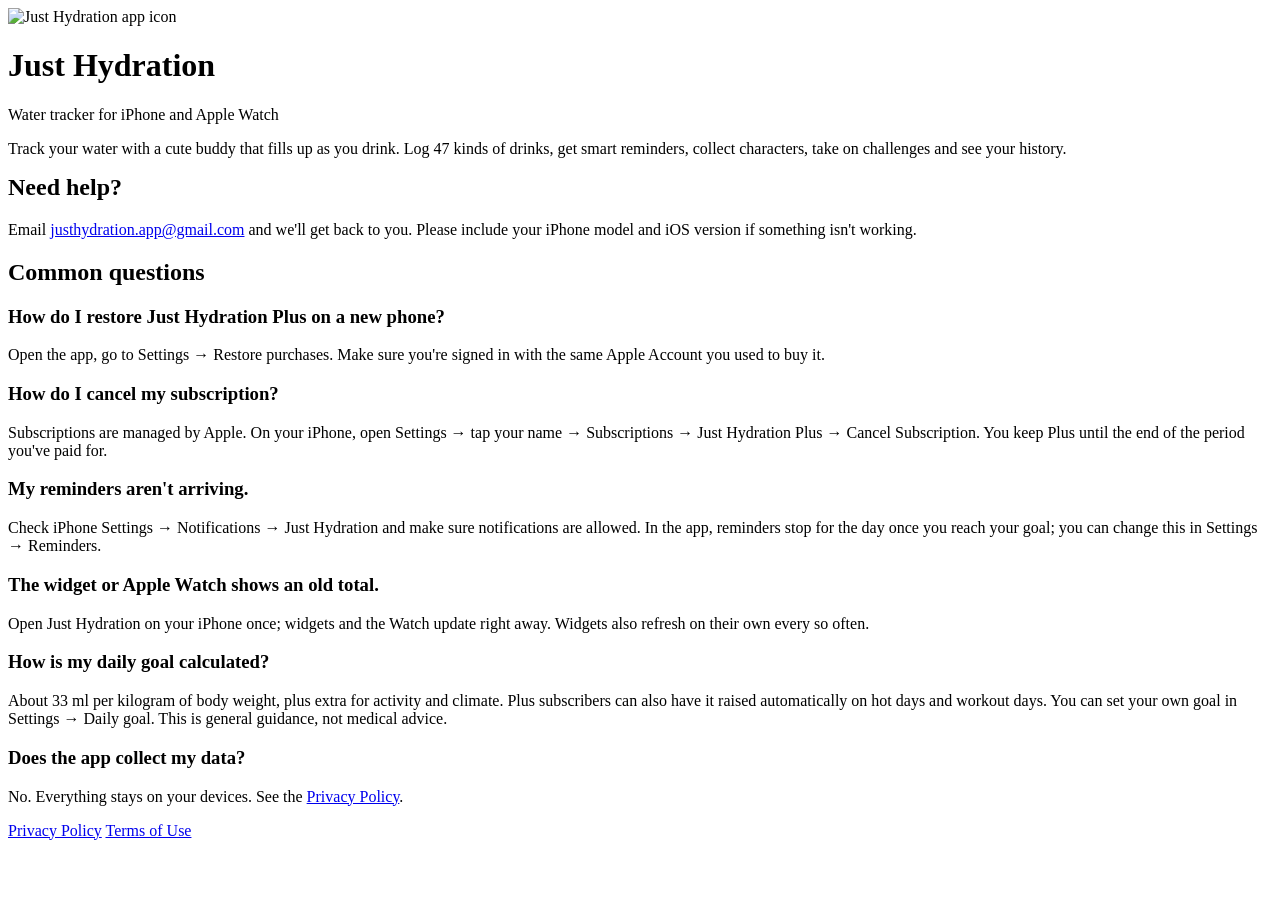
==== index.html @ 8107a73f "Add index.html" ====
<!doctype html>
<html lang="en">
<head>
  <meta charset="utf-8">
  <meta name="viewport" content="width=device-width, initial-scale=1">
  <title>Just Hydration – Support</title>
  <link rel="stylesheet" href="style.css">
</head>
<body>
<main>
  <header>
    <img src="icon.png" alt="Just Hydration app icon">
    <div>
      <h1>Just Hydration</h1>
      <div class="muted">Water tracker for iPhone and Apple Watch</div>
    </div>
  </header>

  <p>Track your water with a cute buddy that fills up as you drink. Log 47 kinds of drinks, get smart reminders,
  collect characters, take on challenges and see your history.</p>

  <div class="card">
    <h2 style="margin-top:0">Need help?</h2>
    <p>Email <a href="mailto:justhydration.app@gmail.com">justhydration.app@gmail.com</a> and we'll get back to you. Please include your iPhone model and
    iOS version if something isn't working.</p>
  </div>

  <h2>Common questions</h2>

  <h3>How do I restore Just Hydration Plus on a new phone?</h3>
  <p>Open the app, go to Settings → Restore purchases. Make sure you're signed in with the same Apple Account you used
  to buy it.</p>

  <h3>How do I cancel my subscription?</h3>
  <p>Subscriptions are managed by Apple. On your iPhone, open Settings → tap your name → Subscriptions →
  Just Hydration Plus → Cancel Subscription. You keep Plus until the end of the period you've paid for.</p>

  <h3>My reminders aren't arriving.</h3>
  <p>Check iPhone Settings → Notifications → Just Hydration and make sure notifications are allowed. In the app,
  reminders stop for the day once you reach your goal; you can change this in Settings → Reminders.</p>

  <h3>The widget or Apple Watch shows an old total.</h3>
  <p>Open Just Hydration on your iPhone once; widgets and the Watch update right away. Widgets also refresh on their
  own every so often.</p>

  <h3>How is my daily goal calculated?</h3>
  <p>About 33 ml per kilogram of body weight, plus extra for activity and climate. Plus subscribers can also have it
  raised automatically on hot days and workout days. You can set your own goal in Settings → Daily goal. This is
  general guidance, not medical advice.</p>

  <h3>Does the app collect my data?</h3>
  <p>No. Everything stays on your devices. See the <a href="privacy.html">Privacy Policy</a>.</p>

  <nav>
    <a href="privacy.html">Privacy Policy</a>
    <a href="https://www.apple.com/legal/internet-services/itunes/dev/stdeula/" rel="noopener">Terms of Use</a>
  </nav>
</main>
</body>
</html>
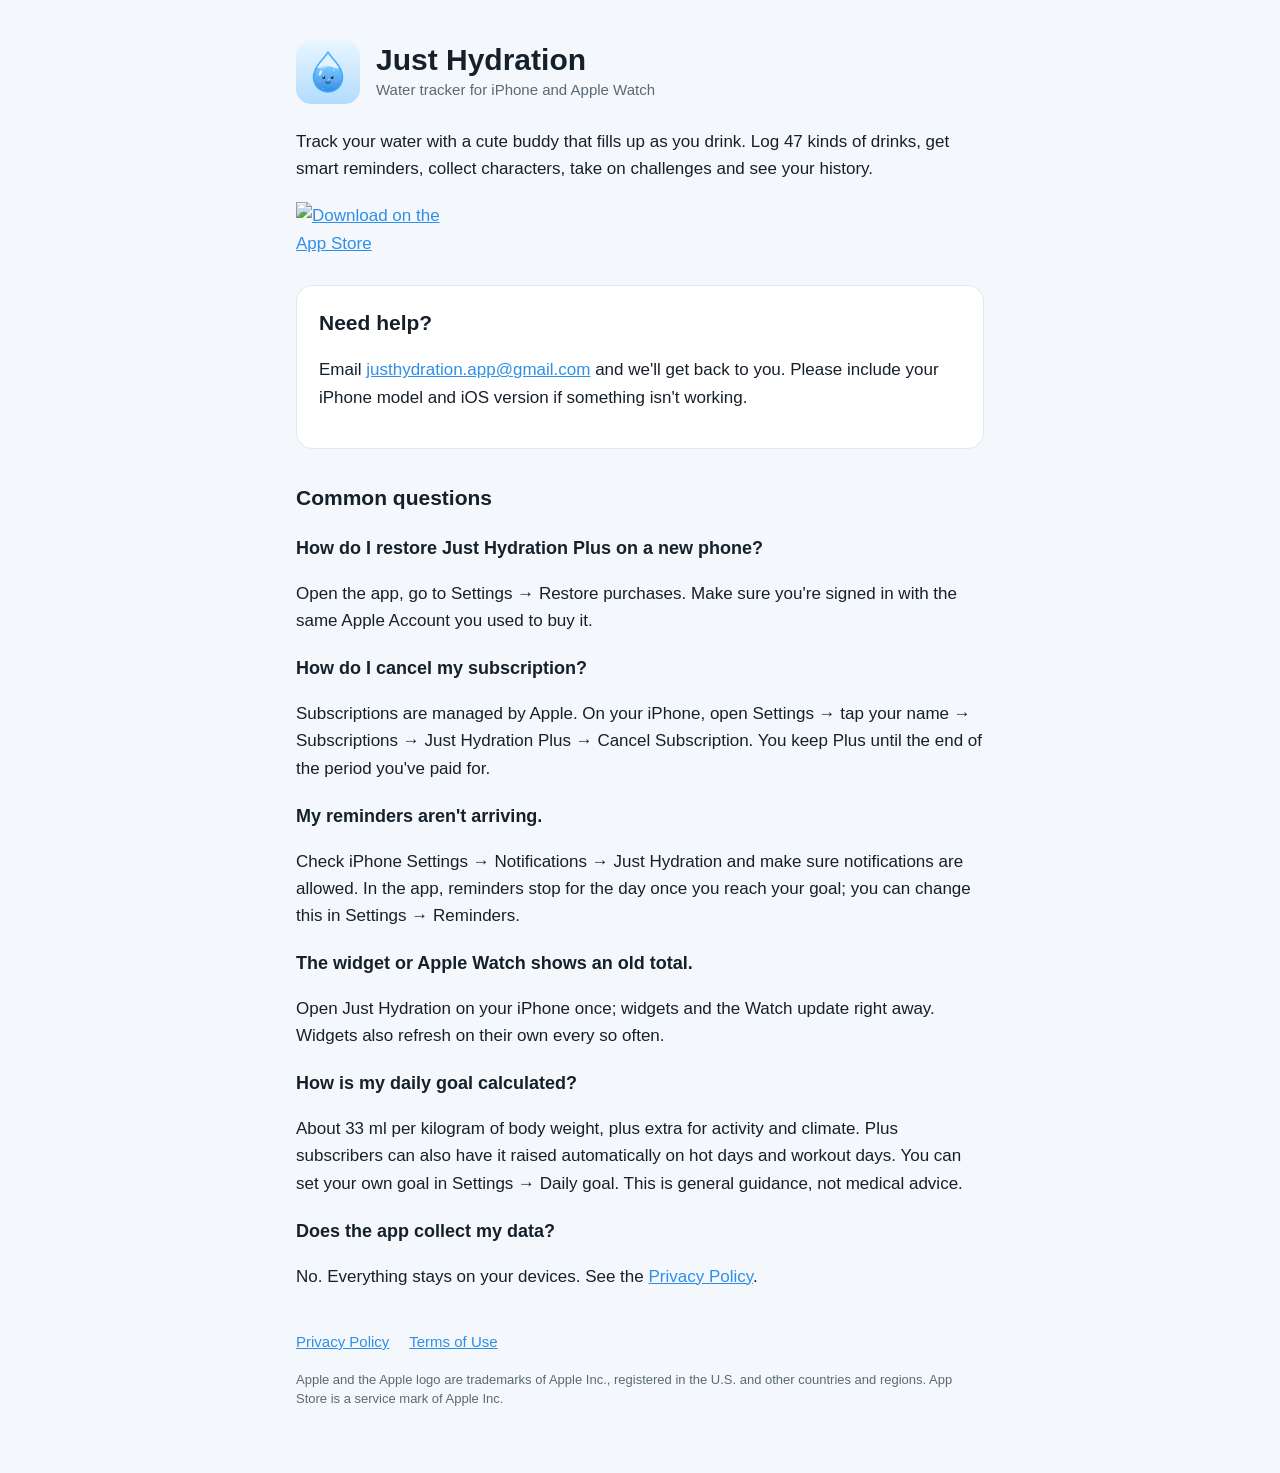
==== commit 0d1c49ed: "Add App Store badge to Just Hydration support page (index.html) Co-Authored-By: Claude Opus 5.5 <nor" ====
--- a/index.html
+++ b/index.html
@@ -18,6 +18,13 @@
 
   <p>Track your water with a cute buddy that fills up as you drink. Log 47 kinds of drinks, get smart reminders,
   collect characters, take on challenges and see your history.</p>
+
+  <p class="store-badge">
+    <a href="https://apps.apple.com/app/just-hydration-water-tracker/id6828149308">
+      <img src="https://toolbox.marketingtools.apple.com/api/v2/badges/download-on-the-app-store/black/en-us"
+           alt="Download on the App Store" width="162" height="54">
+    </a>
+  </p>
 
   <div class="card">
     <h2 style="margin-top:0">Need help?</h2>
@@ -55,6 +62,8 @@
     <a href="privacy.html">Privacy Policy</a>
     <a href="https://www.apple.com/legal/internet-services/itunes/dev/stdeula/" rel="noopener">Terms of Use</a>
   </nav>
+  <p class="muted legal">Apple and the Apple logo are trademarks of Apple Inc., registered in the U.S. and other
+  countries and regions. App Store is a service mark of Apple Inc.</p>
 </main>
 </body>
 </html>
--- a/style.css
+++ b/style.css
@@ -0,0 +1,74 @@
+:root {
+  --bg: #f4f8fc;
+  --card: #ffffff;
+  --text: #16202b;
+  --muted: #5b6875;
+  --accent: #2f8fe8;
+  --border: #e2e9f0;
+}
+
+@media (prefers-color-scheme: dark) {
+  :root {
+    --bg: #0f1419;
+    --card: #182029;
+    --text: #e8eef4;
+    --muted: #9aa8b5;
+    --accent: #6cb6ff;
+    --border: #26313c;
+  }
+}
+
+* { box-sizing: border-box; }
+
+body {
+  margin: 0;
+  background: var(--bg);
+  color: var(--text);
+  font: 17px/1.6 -apple-system, BlinkMacSystemFont, "Segoe UI", Roboto, Helvetica, Arial, sans-serif;
+}
+
+main {
+  max-width: 720px;
+  margin: 0 auto;
+  padding: 40px 16px 64px;
+}
+
+header {
+  display: flex;
+  align-items: center;
+  gap: 16px;
+  margin-bottom: 24px;
+}
+
+header img {
+  width: 64px;
+  height: 64px;
+  border-radius: 15px;
+}
+
+header a { color: inherit; text-decoration: none; }
+
+h1 { font-size: 30px; line-height: 1.2; margin: 0; }
+h2 { font-size: 21px; margin: 32px 0 8px; }
+h3 { font-size: 18px; margin: 20px 0 4px; }
+p, li { color: var(--text); }
+.muted { color: var(--muted); font-size: 15px; }
+
+.card {
+  background: var(--card);
+  border: 1px solid var(--border);
+  border-radius: 16px;
+  padding: 20px 22px;
+  margin: 16px 0;
+}
+
+a { color: var(--accent); }
+
+nav { margin-top: 40px; font-size: 15px; }
+nav a { margin-right: 16px; }
+
+.store-badge { margin: 20px 0 28px; }
+.store-badge a { display: inline-block; border-radius: 10px; }
+.store-badge img { display: block; height: 54px; width: auto; }
+
+.legal { font-size: 13px; line-height: 1.5; margin: 16px 0 0; }
